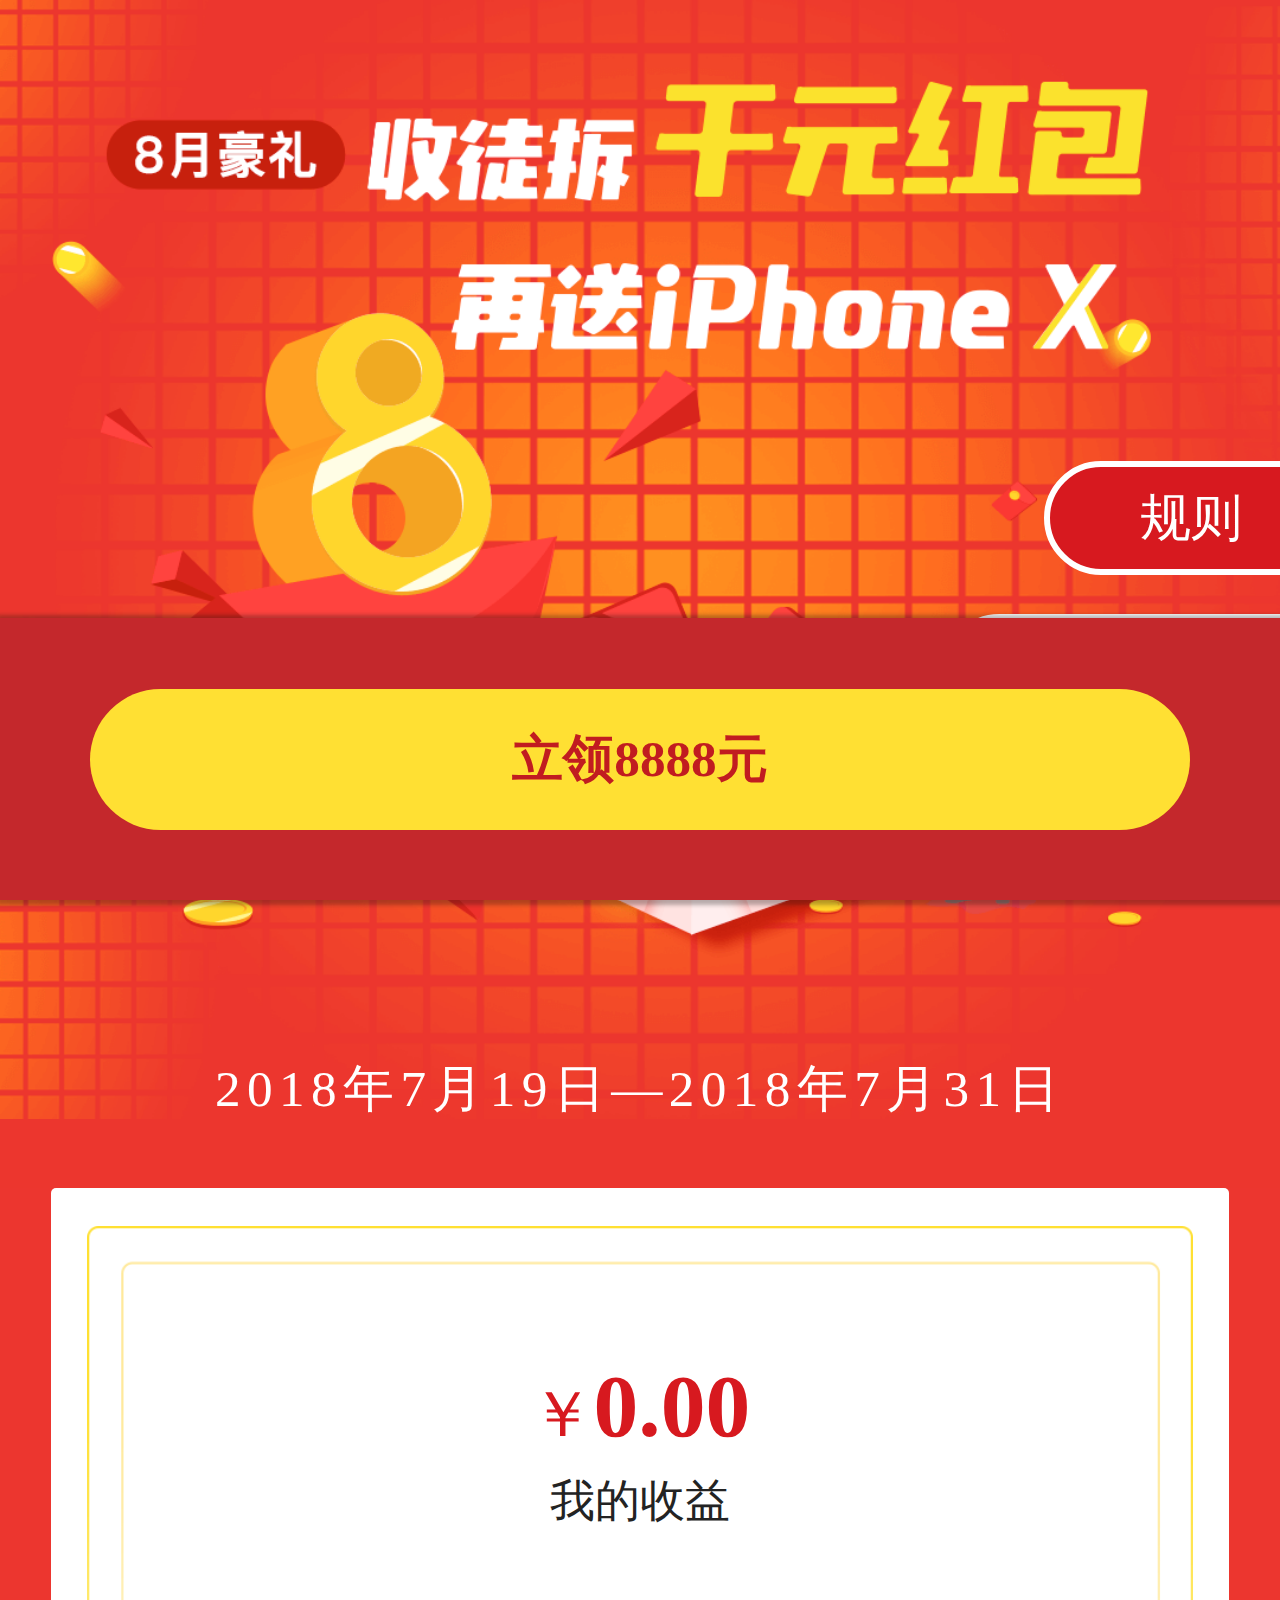
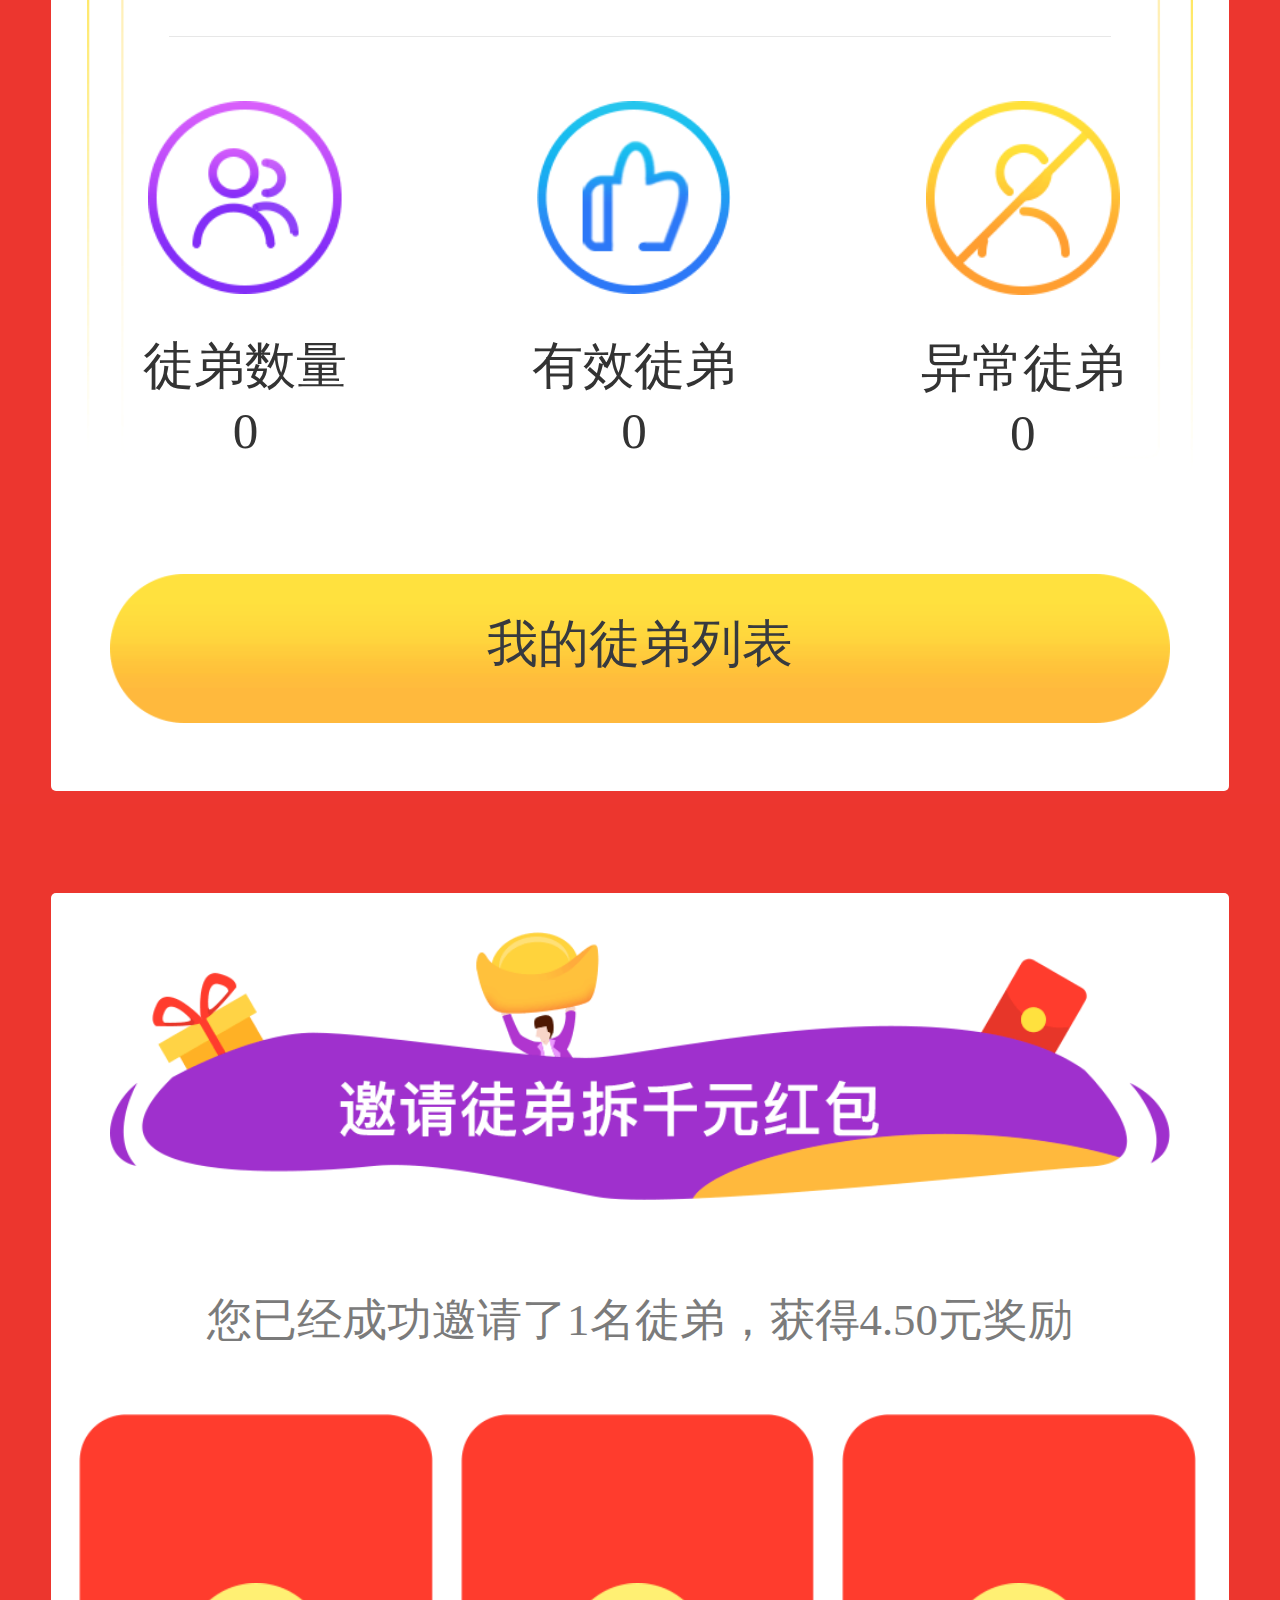
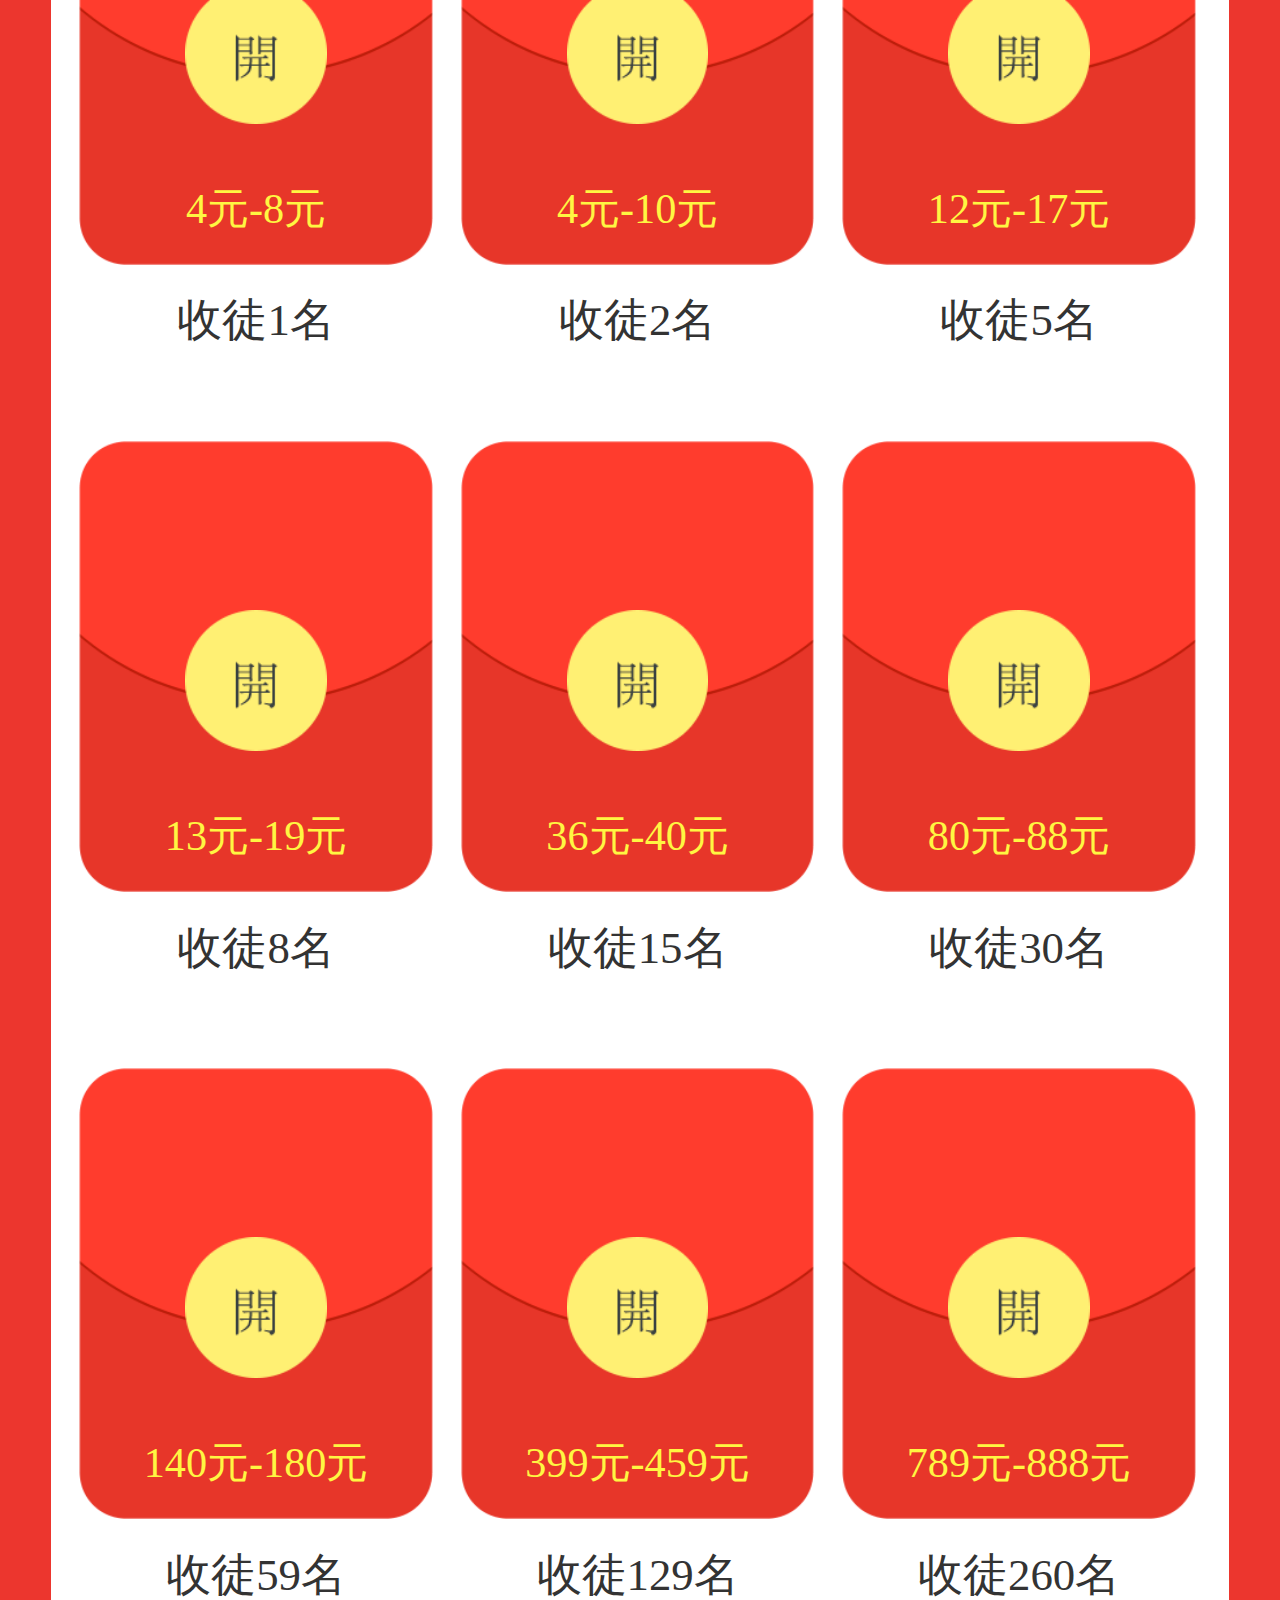
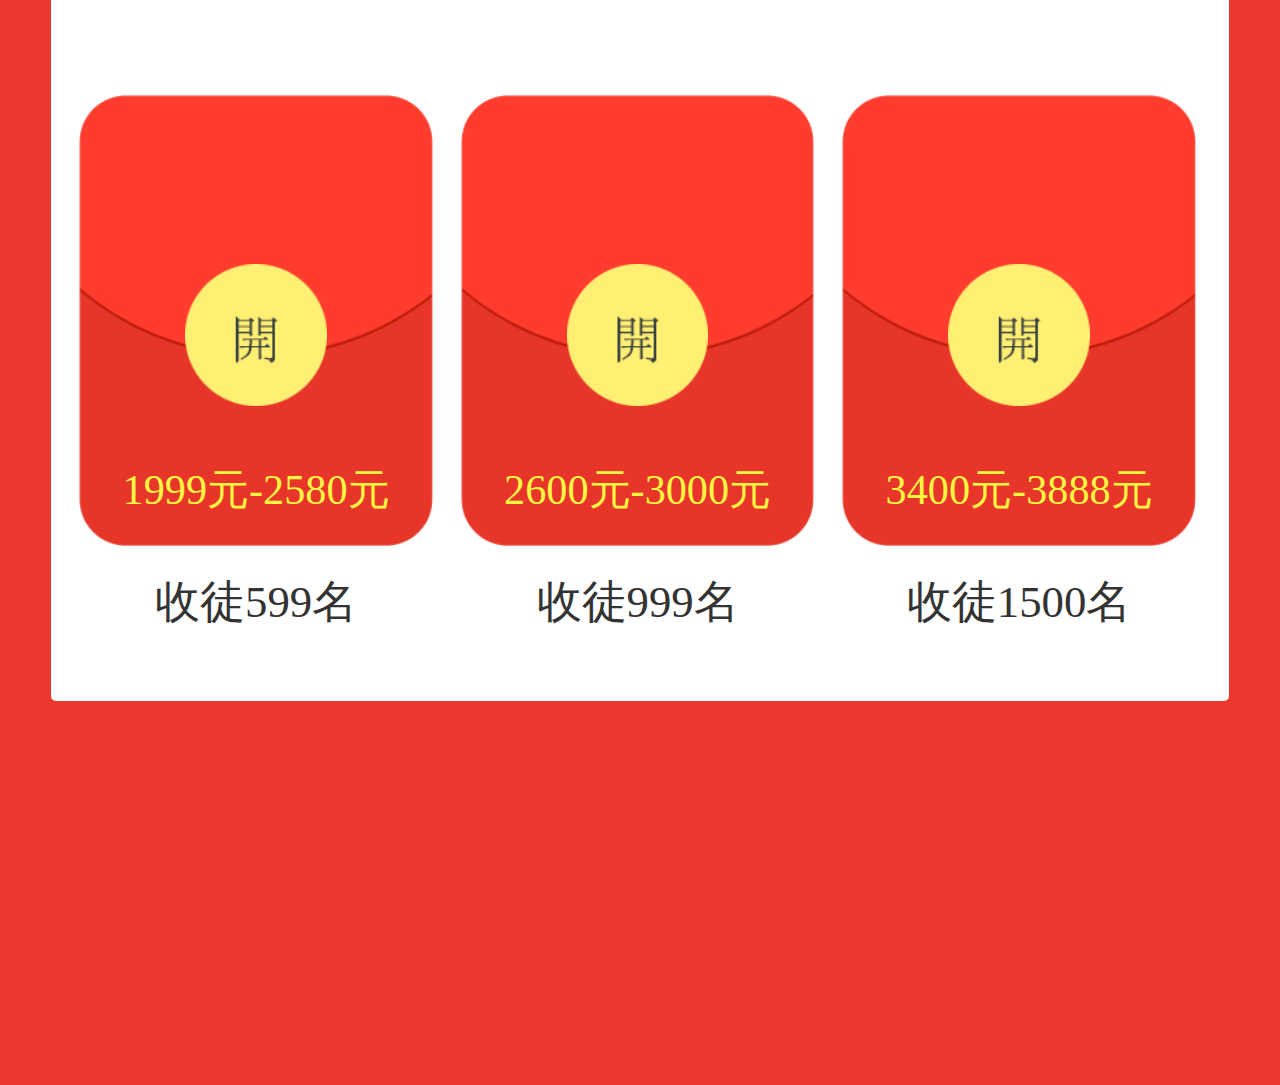
==== 724active/index.html @ c17330ce "新增抽奖大厅和81活动测试" ====
<!DOCTYPE html PUBLIC "-//W3C//DTD XHTML 1.0 Transitional//EN" "http://www.w3.org/TR/xhtml1/DTD/xhtml1-transitional.dtd">
<html xmlns="http://www.w3.org/1999/xhtml">
<head>
<meta http-equiv="Content-Type" content="text/html; charset=utf-8" />
<meta http-equiv="X-UA-Compatible" content="IE=edge">
<meta name="viewport" content="width=device-width, user-scalable=no, initial-scale=1.0, maximum-scale=1.0, minimum-scale=1.0" />
<title>活动</title>

<link href="css/style.css" rel="stylesheet" type="text/css">

<script type="text/javascript" src="js/jquery-1.10.2.js"></script>
<script type="text/javascript" src="js/awardRotate.js"></script>
<script type="text/javascript" src="js/index.js"></script>
<script>
var _hmt = _hmt || [];
(function() {
  var hm = document.createElement("script");
  hm.src = "https://hm.baidu.com/hm.js?3ec9d0208432d4b2ed8c07718a618996";
  var s = document.getElementsByTagName("script")[0]; 
  s.parentNode.insertBefore(hm, s);
})();
</script>
</head>
<body>
	<!-- 首页 -->
	<div class="home_page">
		<div class="top_banner">
			<img src="images/default_bg.png"/>
		</div>
		<!-- 悬浮按钮 -->
		<div class="xuan_btn xuan_rules">规则<!-- <a href=".rules">规则</a> --></div>
		<div class="xuan_btn xuan_rank">邀请总榜<img src="images/normal_turn_in_icon.png"/></div>
		<!-- 724时间 -->
		<div class="Active_time">2018年7月19日—2018年7月31日</div>
		<!-- 奖励弹窗 -->
		<div class="alert_money">
			<img src="images/reward_push_window_tip.png" alt="reward_push_window_tip" />
			<div class="alert_money_font">获得<span>XXXX</span>元</div>
		</div>

		<!-- 702 我的徒弟 -->
		<div class="tuDi">
			<div class="new_tudi">
				<img class="new_tudi_pic" src="images/data_line_bg.png">
				<div class="new_tudi_title">
					<div class="new_t_t_middle"><font>￥</font><span>0.00</span></div>
					<div class="new_t_t_bottom">我的收益</div>
				</div>
				<div class="new_title_icon">
					<div class="new_title_left">
						<img src="images/default_pupil_icon.png">
						<div class="new_t_l_font">
							<font>徒弟数量</font><br/>
							<span>0</span>
						</div>
					</div>

					<div class="new_title_right">
						<img src="images/default_effect_pupil_icon.png">
						<div class="new_t_l_font">
							<font>有效徒弟</font><br/>
							<span>0</span>
						</div>
					</div>

					<div class="new_title_middle">
						<img src="images/default_fail_pupil_icon.png">
						<div class="new_t_l_font">
							<font>异常徒弟</font><br/>
							<span>0</span>
						</div>
					</div>
				</div>
				<div class="new_tudi_Btn">
					<img src="images/defatult_invite_btn.png" alt="defatult_invite_btn"/>
					<span>我的徒弟列表</span>
				</div>
			</div>
		</div>
		<!-- 排行 -->
		<div class="rank_bg">
			<div class="rank">
				<div class="new_rank_title">
					<img src="images/title_line_left.png">
					<span>排行榜</span>
					<img src="images/title_line_left.png">
				</div>
				<!-- <div class="rank_borad">
					<img src="images/board_img.png"/>
				</div> -->
				<div class="rank_list rank_one rank_list1">
					<div class="rank_pic">
						<img src="images/default_quesiton_icon.png"/>
					</div>
					<div class="rank_name"></div>
					<div class="rank_gift">***</div>
				</div>

				<div class="rank_list rank_two rank_list2">
					<div class="rank_pic">
						<img src="images/default_quesiton_icon.png"/>
					</div>
					<div class="rank_name"></div>
					<div class="rank_gift">***</div>
				</div>
				
				<div class="rank_list rank_three rank_list3">
					<div class="rank_pic">
						<img src="images/default_quesiton_icon.png"/>
					</div>
					<div class="rank_name"></div>
					<div class="rank_gift">***</div>
				</div>
			</div>
			<!-- 上榜 -->
			<div class="go_rank">
				<span>查看排行榜</span>
			</div>
		</div>

		<!-- 阶段奖励 -->
		<div class="award">
			<div class="award_pic">
				<img src="images/invite_puiple_tilte.png" alt="invite_puiple_tilte"/>
			</div>
			<div class="award_font">您已经成功邀请了<span>1</span>名徒弟，获得<font>4.50</font>元奖励</div>
			<div class="award_red">
				<img class="award_red_pic" src="images/default_redbag_img.png" alt="default_redbag_img"/>
				<img class="award_red_pointer" src="images/default_redbag_open_btn.png" alt="default_redbag_open_btn"/>
				<div class="award_red_qian">+<span>0</span>元</div>
				<div class="award_red_money">4元-8元</div>
				<div class="award_red_font">收徒<span>1</span>名</div>
			</div>
			<div class="award_red">
				<img class="award_red_pic" src="images/default_redbag_img.png" alt="default_redbag_img"/>
				<img class="award_red_pointer" src="images/default_redbag_open_btn.png" alt="default_redbag_open_btn"/>
				<div class="award_red_qian">+<span>0</span>元</div>
				<div class="award_red_money">4元-10元</div>
				<div class="award_red_font">收徒<span>2</span>名</div>
			</div>
			<div class="award_red">
				<img class="award_red_pic" src="images/default_redbag_img.png" alt="default_redbag_img"/>
				<img class="award_red_pointer" src="images/default_redbag_open_btn.png" alt="default_redbag_open_btn"/>
				<div class="award_red_qian">+<span>0</span>元</div>
				<div class="award_red_money">12元-17元</div>
				<div class="award_red_font">收徒<span>5</span>名</div>
			</div>
			<div class="award_red">
				<img class="award_red_pic" src="images/default_redbag_img.png" alt="default_redbag_img"/>
				<img class="award_red_pointer" src="images/default_redbag_open_btn.png" alt="default_redbag_open_btn"/>
				<div class="award_red_qian">+<span>0</span>元</div>
				<div class="award_red_money">13元-19元</div>
				<div class="award_red_font">收徒<span>8</span>名</div>
			</div>
			<div class="award_red">
				<img class="award_red_pic" src="images/default_redbag_img.png" alt="default_redbag_img"/>
				<img class="award_red_pointer" src="images/default_redbag_open_btn.png" alt="default_redbag_open_btn"/>
				<div class="award_red_qian">+<span>0</span>元</div>
				<div class="award_red_money">36元-40元</div>
				<div class="award_red_font">收徒<span>15</span>名</div>
			</div>
			<div class="award_red">
				<img class="award_red_pic" src="images/default_redbag_img.png" alt="default_redbag_img"/>
				<img class="award_red_pointer" src="images/default_redbag_open_btn.png" alt="default_redbag_open_btn"/>
				<div class="award_red_qian">+<span>0</span>元</div>
				<div class="award_red_money">80元-88元</div>
				<div class="award_red_font">收徒<span>30</span>名</div>
			</div>
			<div class="award_red">
				<img class="award_red_pic" src="images/default_redbag_img.png" alt="default_redbag_img"/>
				<img class="award_red_pointer" src="images/default_redbag_open_btn.png" alt="default_redbag_open_btn"/>
				<div class="award_red_qian">+<span>0</span>元</div>
				<div class="award_red_money">140元-180元</div>
				<div class="award_red_font">收徒<span>59</span>名</div>
			</div>
			<div class="award_red">
				<img class="award_red_pic" src="images/default_redbag_img.png" alt="default_redbag_img"/>
				<img class="award_red_pointer" src="images/default_redbag_open_btn.png" alt="default_redbag_open_btn"/>
				<div class="award_red_qian">+<span>0</span>元</div>
				<div class="award_red_money">399元-459元</div>
				<div class="award_red_font">收徒<span>129</span>名</div>
			</div>
			<div class="award_red">
				<img class="award_red_pic" src="images/default_redbag_img.png" alt="default_redbag_img"/>
				<img class="award_red_pointer" src="images/default_redbag_open_btn.png" alt="default_redbag_open_btn"/>
				<div class="award_red_qian">+<span>0</span>元</div>
				<div class="award_red_money">789元-888元</div>
				<div class="award_red_font">收徒<span>260</span>名</div>
			</div>
			<div class="award_red">
				<img class="award_red_pic" src="images/default_redbag_img.png" alt="default_redbag_img"/>
				<img class="award_red_pointer" src="images/default_redbag_open_btn.png" alt="default_redbag_open_btn"/>
				<div class="award_red_qian">+<span>0</span>元</div>
				<div class="award_red_money">1999元-2580元</div>
				<div class="award_red_font">收徒<span>599</span>名</div>
			</div>
			<div class="award_red">
				<img class="award_red_pic" src="images/default_redbag_img.png" alt="default_redbag_img"/>
				<img class="award_red_pointer" src="images/default_redbag_open_btn.png" alt="default_redbag_open_btn"/>
				<div class="award_red_qian">+<span>0</span>元</div>
				<div class="award_red_money">2600元-3000元</div>
				<div class="award_red_font">收徒<span>999</span>名</div>
			</div>
			<div class="award_red">
				<img class="award_red_pic" src="images/default_redbag_img.png" alt="default_redbag_img"/>
				<img class="award_red_pointer" src="images/default_redbag_open_btn.png" alt="default_redbag_open_btn"/>
				<div class="award_red_qian">+<span>0</span>元</div>
				<div class="award_red_money">3400元-3888元</div>
				<div class="award_red_font">收徒<span>1500</span>名</div>
			</div>
			

		</div>

		<!-- 活动规则 -->
		<div class="rules_bg">
			<div class="rules">
				<img src="images/rules.png"/>
				<ul class="rules_ul">
					<!-- <li>1. 活动时间：7.18 18:00 — 7.31 16:00</li> -->
					<li>1. 奖励发放时间：奖励发放延迟一小时</li>
					<li>2. 阶梯奖励<br/>活动期间内，邀请的有效徒弟达指定人数，即获得阶梯现金奖励，最高可额外获得<span>8888元</span>。</li>
					<li>3. 排名奖励<br/>对活动中邀请有效徒弟排名前三名者；<span>奖iPhone X、苹果笔记电脑、雅玛智能电动车</span>。</li>
					<li>4. 有效徒弟<br/>活动期内，邀请的正常徒弟给您贡献120金币<span>5次</span>以上；即视为<span>有效徒弟</span>。<br/>注：徒弟阅读文章获得400金币，即给您贡献120金币一次。</li>
					<li>5. 奖励发放:<br/>审核完成即实时发放，阶梯奖励在上一阶梯的基础上发放，达到第一个阶梯奖励4.5元，达到第二个阶梯再奖励5.5元，总共一起为10元;达到第三个阶梯再奖励5元，总共为15元，以此类推。</li>
					<!-- <li class="rules_specil">郑重声明:为保证活动的公平性，对于存在违规收徒（违规收徒包含但不限于以下行为：一个手机注册登录多个账号、虚拟号、徒弟无后续行为或行为异常等）行为的用户，平台将取消其参加活动的资格，并扣除所有奖励，请遵守平台规则，正常邀请收徒。本活动最终解释权归悦头条所有。</li> -->
					<li>6.奖励查询：<br/>活动奖励可至APP【我的】——>【收入明细】查看；</li>
					<li>7.作弊说明:<br/>为保证活动的公平性，对于存在违规收徒<b>（违规收徒包含但不限于以下行为：一个手机注册登录多个账号、虚拟号、徒弟无后续行为或行为异常等）</b>行为的用户，平台有权利取消其参加活动的资格，扣除奖励，同时异常徒弟将不再纳入有效徒弟奖励范围内，请遵守平台规则，正常邀请收徒。本活动最终解释权归悦头条所有。</li>
				</ul>
			</div>
		</div>
		<!-- <div class="add_block">
			<img src="images/list_bottom_img.png"/>
		</div> -->
		<div class="display_block"></div>
		<!-- 底部btn -->
		<div class="footer">
			<!-- <div class="footer_btn footer_left">幸运大抽奖</div> -->
			<a class="lafite_phone" href="function://callapp?f=test&title=高温福利，狂赚8888元&description=0门槛，邀请有效即奖励，最高赚8888元。1元可提现，你来下载提现试试！&image=http://hbhunter.oss-cn-qingdao.aliyuncs.com/yuetoutiao/Material/zd_51.png&link=http://url.cn/5UTcSl0&callback=shareDone"><div class="footer_btn footer_right">立领8888元</div></a>
		</div>
	</div>

	<!-- 邀请总榜 -->
	<div class="rank_page">
		<div class="rank_page_banner">
			<img src="images/list_bg.png" width="100%"/>
		</div>
		<div class="xuan_btn xuan_home"><img src="images/normal_return_icon.png"/>活动首页</div>
		<div class="rank_page_png">
			<img src="images/list_board_img.png" width="100%"/>
		</div>
		<div class="rank_page_main">
			<div class="rank_page_main_font">有效徒弟排行榜，每小时更新一次<br>活动结束后，前三名可以获得丰富奖励</div>
			<div class="rank_page_now">
				您当前排名:<span>0</span>, 距离前一名差<font>0</font>人
			</div>
			<div class="rank_page_three">
				<div class="rank_page_lists rank_page_lists1">
					<div class="r_page_list_num r_page_num1">
						<img src="images/title_flag_1.png" alt="flag1"/>
					</div>
					<div class="rank_content">
						<div class="rank_content_pic">
							<img src="images/reward_flag_1.png" alt="icon1"/>
						</div>
						<div class="rank_content_font">
							<div class="r_c_font_pic">
								<img class="r_c_font_header" src="images/default_list_header_icon.png" alt="头像"/>
								<img class="r_c_font_icon" src="images/reward_header_1.png"/>
							</div>
							<div class="r_c_font_name">***</div>
							<span>|</span>
							<div class="r_c_font_num">***</div>
						</div>
					</div>
				</div>

				<div class="rank_page_lists rank_page_lists2">
					<div class="r_page_list_num r_page_num2">
						<img src="images/title_flag_2.png" alt="flag2"/>
					</div>
					<div class="rank_content">
						<div class="rank_content_pic">
							<img src="images/reward_flag_2.png" alt="icon1"/>
						</div>
						<div class="rank_content_font">
							<div class="r_c_font_pic">
								<img class="r_c_font_header" src="images/default_list_header_icon.png" alt="头像"/>
								<img class="r_c_font_icon" src="images/reward_header_2.png"/>
							</div>
							<div class="r_c_font_name">***</div>
							<span>|</span>
							<div class="r_c_font_num">***</div>
						</div>
					</div>
				</div>

				<div class="rank_page_lists rank_page_lists3">
					<div class="r_page_list_num r_page_num3">
						<img src="images/title_flag_3.png" alt="flag3"/>
					</div>
					<div class="rank_content">
						<div class="rank_content_pic">
							<img src="images/reward_flag_3.png" alt="icon1"/>
						</div>
						<div class="rank_content_font">
							<div class="r_c_font_pic">
								<img class="r_c_font_header" src="images/default_list_header_icon.png" alt="头像"/>
								<img class="r_c_font_icon" src="images/reward_header_3.png"/>
							</div>
							<div class="r_c_font_name">***</div>
							<span>|</span>
							<div class="r_c_font_num">***</div>
						</div>
					</div>
				</div>
			</div>
			<div class="r_page_table">
				<table cellspacing="0">
					<tr class="r_page_t1">
						<td>排名</td>
						<td>昵称</td>
						<td>有效徒弟</td>
					</tr>
					<tr class="r_false"></tr>
				</table>
			</div>
		</div>
		<div class="display_block"></div>
		<!-- 底部btn -->
		<div class="footer">
			<!-- <div class="footer_btn footer_left">幸运大抽奖</div> -->
			<a class="lafite_phone" href="function://callapp?f=test&title=高温福利，狂赚8888元&description=0门槛，邀请有效即奖励，最高赚8888元。1元可提现，你来下载提现试试！&image=http://hbhunter.oss-cn-qingdao.aliyuncs.com/yuetoutiao/Material/zd_51.png&link=http://url.cn/5UTcSl0&callback=shareDone"><div class="footer_btn footer_right">立领8888元</div></a>
		</div>
	</div>

	<!-- 收徒总榜 -->
	<div class="tudi_all">
		<div class="tudi_all_banner">
			<img src="images/tudi_bg.png"/>
		</div>
		<div class="xuan_btn xuan_home">返回首页</div>
		<div class="tudi_content">
			<div class="tudi_bg"></div>
			<div class="tudi_con_table">
				<table>
					<tr class="tudi_con_tab_tr">
						<td>徒弟昵称</td>
						<td>邀请时间</td>
						<td>徒弟状态</td>
					</tr>
					<tr class="tudi_false"></tr>
				</table>
			</div>
			<div class="table_page">
				<div class="table_page_left">上一页</div>
				<div class="table_page_middle">
					<span>0</span>/<font>0</font>
				</div>
				<div class="table_page_right">下一页</div>
			</div>
		</div>
		<div class="r_page_invite">
			<div class="active_all_top">
				<img src="images/title_phone_icon.png" alt="active_icon"/><span>手把手教您快速收徒</span>
			</div>
			<img class="invite_skill" src="images/process_img.png" alt="invite_skill"/>
			<div class="invite_skill_font">
				<div>点击下面按钮<br>分享给好友</div>
				<div>好友打开链接<br>并下载APP</div>
				<div>好友登录阅读<br>您获得红包</div>
			</div>
			<!-- <div class="special_notice">
				<div>特别说明：新徒弟需要在新设备上注册（之前未登录过悦头条的手机） + 有效阅读文章5篇才可以获得奖励</div>
			</div> -->
			<a class="lafite_phone" href="function://callapp?f=test&title=高温福利，狂赚8888元&description=又到账了！一起看新闻，最高赚28888元，1元可提现，你来下载提现试试！&image=http://hbhunter.oss-cn-qingdao.aliyuncs.com/yuetoutiao/Material/shera_wx_icon.png&link=http://url.cn/5UTcSl0&callback=shareDone">分享收徒</a>
		</div>
	</div>

	<!-- 规则页面(724活动新增) -->
	<div class="rules_page">
		<div class="xuan_btn xuan_home">返回首页</div>
		<div class="rules_top">
			<img src="images/default_rule_bg.png" alt="default_rule_bg"/>
		</div>
		<div class="rules_con">
			<div class="rules_con_title">活动规则</div>
			<ul>
				<li>
					<div class="rules_list_title">1.红包奖励</div>
					<div class="rules_list_con">活动期间，邀请的有效徒弟达指定人数，即可拆一个红包，累计收徒越多，红包金额越大。</div>
					<table cellspacing="0">
						<tr class="rules_tr">
							<td>有效徒弟/个</td>
							<td>单个红包金额/元</td>
						</tr>
						<tr>
							<td>第1个</td>
							<td>4-8元</td>
						</tr>
						<tr>
							<td>第2个</td>
							<td>4-10元</td>
						</tr>
						<tr>
							<td>第5个</td>
							<td>12-17元</td>
						</tr>
						<tr>
							<td>第8个</td>
							<td>13-19元</td>
						</tr>
						<tr>
							<td>第15个</td>
							<td>36-40元</td>
						</tr>
						<tr>
							<td>第30个</td>
							<td>80-88元</td>
						</tr>
						<tr>
							<td>第59个</td>
							<td>140-180元</td>
						</tr>
						<tr>
							<td>第129个</td>
							<td>399-459元</td>
						</tr>
						<tr>
							<td>第260个</td>
							<td>789-888元</td>
						</tr>
						<tr>
							<td>第599个</td>
							<td>1999-2580元</td>
						</tr>
						<tr>
							<td>第999个</td>
							<td>2600-3000元</td>
						</tr>
						<tr>
							<td style="border: none;">第1500个</td>
							<td style="border: none;">3400-3800元</td>
						</tr>
					</table>
				</li>
				<li>
					<div class="rules_list_title">2.排行榜奖励</div>
					<div class="rules_list_con">活动期间，对活动中邀请<span>有效徒弟</span>排名前三名者；<span>奖iPhoneX、苹果笔记本电脑、扫地机器人</span>。</div>
				</li>
				<li>
					<div class="rules_list_title">3.有效徒弟</div>
					<div class="rules_list_con">活动期间，邀请的正常徒弟获得阅读奖励<span>5次以上</span>；即视为有效徒弟。</div>
				</li>
				<li>
					<div class="rules_list_title">4.奖励发放</div>
					<div class="rules_list_con">领取的红包，以金币形式实时发放，可至APP页面【我的】—>【收入明细】查看；若红包不拆开，则奖励无法领取，同时过期后不予补发，请在活动期内及时领取。</div>
				</li>
				<li style="border: none;">
					<div class="rules_list_con">为保证活动的公平性，对于存在违规收徒<span>（违规收徒行为包含但不限于以下描述：一个手机注册登录多个账号、虚拟号、收大量异常徒弟、徒弟无后续行为或行为异常等）</span>行为的用户，平台有权利取消其参加活动的资格，扣除奖励，同时异常徒弟将不再纳入有效徒弟奖励范围内；请遵守平台规则，正常邀请收徒。本活动最终解释权归悦头条所有。</div>
				</li>
			</ul>
		</div>
		
		<!-- <div class="display_block"></div> -->
		<!-- 底部btn -->
		<!-- <div class="footer">
			<a class="lafite_phone" href="function://callapp?f=test&title=高温福利，狂赚8888元&description=0门槛，邀请有效即奖励，最高赚8888元。1元可提现，你来下载提现试试！&image=http://hbhunter.oss-cn-qingdao.aliyuncs.com/yuetoutiao/Material/zd_51.png&link=http://url.cn/5UTcSl0&callback=shareDone"><div class="footer_btn footer_right">立领8888元</div></a>
		</div> -->
	</div>
</body>
</html>
---- 724active/css/style.css ----
﻿body,ul,ol,li,p,h1,h2,h3,h4,h5,h6,form,fieldset,table,td,img,div{margin:0;padding:0;border:0;}
body{color:#333; font-size:12px;font-family:"Microsoft YaHei"}
ul,ol{list-style-type:none;}
select,input,img,select{vertical-align:middle;}
input{ font-size:12px;}
a{ text-decoration:none; color:#000;}
a:hover{color:#c00; text-decoration:none;}
.clear{clear:both;}

/* 大转盘样式 */
.banner{display:block;width:80%;margin-left:auto;margin-right:auto;margin-bottom: 20px;}
.banner .turnplate{display:block;width:100%;position:relative;}
.banner .turnplate canvas.item{width:100%;}
.banner .turnplate img.pointer{
	position: absolute;
	width: 26.5%;
    height: 29.5%;
    left: 37.6%;
    top: 30%;
}

/* 首页 */
.home_page {
	width: 100%;
	background: #EC362E;
}
		.top_banner img {
			width: 100%;
		}
	/*悬浮按钮*/
	.xuan_btn {
		z-index: 88;
		position: fixed;
		right: -4.5vw;
		top: 36vw;
		width: 22vw;
		height: 8vw;
		background: #D7191F;
		border: .5vw solid white;
		text-align: center;
		color: white;
		line-height: 8vw;
		border-radius: 90px;
		font-size: 4vw;
	}
	.xuan_tudi,.xuan_rank {
		top: 48vw;
		width: 30vw;
	}
	.xuan_home {
		width: 30vw;
		left: -5vw;
		top: 15vw;
	}
		.xuan_rules a {
			color: white;
		}
		.xuan_btn img {
			width: 8%;
			margin-left: 5%;
		}
		.xuan_home img {
			margin-right: 5%;
		}
	
	.Active_time {
		position: relative;
		top: -5vw;
		color: white;
		font-size: 4vw;
		letter-spacing: .5vw;
		text-align: center;
	}
	/* 徒弟 */
	.tudi {
		z-index: 15;
		position: relative;
		width: 90%;
		height: 35vw;
		background: white;
		border-radius: 15px;
		margin: 3.5vw auto;
		margin-top: -5vw;
	}
			.tudi_icon {
				float: left;
				width: 30%;
				margin-left: 2%;
				margin-top: 3%;
			}
				.tudi_icon img {
					width: 55%;
					margin: auto;
					margin-left: 27.5%;
				}
				.tudi_icon span {
					margin-top: 15%;
					display: block;
					text-align: center;
					font-size: 4vw;
					text-indent: 3vw;
				}
				.tudi_num {
					margin-top: 10%;
					text-align: center;
					font-size: 4vw;
					text-indent: 3vw;
				}
		.tudi_study {
			position: absolute;
			width: 100%;
			height: 30%;
			top: 70%;
			color: white;
			text-align: center;
			background: #24641B;
			line-height: 60%;
			border-radius: 0 0 10px 10px;
		}
			.tudi_study img {
				width: 3%;
				margin-top: 3.4%;
				margin-left: 33%;
			}
			.tudi_study span {
				position: absolute;
				display: inline-block;
				font-size: 4vw;
				top: 42%;
				left: 2%;
				right: 0;
				letter-spacing: .5vw;
			}
	/*702新徒弟*/
	.tuDi {
		width: 100%;
		height: 95vw;
		background: #EC362F;
	}
		.new_tudi {
			position: relative;
			width: 92%;
			height: 94vw;
			margin-left: 4%;
			background: white;
			border-radius: 5px;
		}
			.new_tudi_pic {
				position: absolute;
				width: 94%;
				left: 3%;
				top: 3vw;
			}
			.new_tudi_title {
				width: 80%;
				height: 35vw;
				margin-left: 10%;
				border-bottom: 1px solid #E7E7E7; 
			}
				.new_t_t_top {
					position: relative;
					width: 100%;
					height: 8vw;
					top: 13vw;
					background: #EC362E;
					border-radius: 90px;
					text-align: center;
					color: white;
					line-height: 8vw;
					font-size: 3.5vw;
				}
				.new_t_t_middle {
					position: relative;
					width: 100%;
					top: 13vw;
					color: #D7191F;
					text-align: center;
				}
					.new_t_t_middle font {
						font-size: 5vw;
					}
					.new_t_t_middle span {
						font-size: 7vw;
						font-weight: bold;
					}
				.new_t_t_bottom {
					position: relative;
					width: 100%;
					top: 14vw;
					color: #232323;
					font-size: 3.5vw;
					text-align: center;
				}
			.new_title_icon {
				width: 100%;
				height: 39vw;
			}
				.new_title_left,.new_title_right,.new_title_middle {
					float: left;
					width: 33%;
					height: 100%;
					text-align: center;
				}
				.new_title_left img,.new_title_right img,.new_title_middle img {
					width: 50%;
					margin-top: 5vw;
				}
				.new_t_l_font {
					margin-top: 3vw;
					font-size: 4vw; 
				}
			.new_tudi_Btn {
				position: relative;
				width: 100%;
				top: 3vw;
				color: #373A3F;
			}
				.new_tudi_Btn img {
					width: 90%;
					margin-left: 5%;
				}
				.new_tudi_Btn span {
					position: absolute;
					width: 70%;
					left: 0;
					right: 0;
					top: 0;
					bottom: 0;
					margin: auto;
					text-align: center;
					line-height: 11vw;
					font-size: 4vw;
				}
	.rank_bg {
		background: #BB1419;
		padding: 6vw 0;
		display: none;
	}
	.rank {
		z-index: 10;
		position: relative;
		width: 92%;
		height: 45vw;
		margin-right: 4%;
	}
		.new_rank_title {
			width: 100%;
			text-align: center;
			font-size: 4vw;
			color: white;
			margin-left: 4%;
		}
			.new_rank_title img {
				width: 6%;
			}
			.new_rank_title span {
				margin: 0 2vw;
			}
		.rank_borad {
			position: absolute;
			width: 120%;
			right: -4%;
			bottom: -1.7vw;
		}
			.rank_borad img {
				width: 100%;
			}
		.rank_list {
			position: absolute;
			bottom: 0;
			float: left;
			width: 25%;
			border-radius: 5%;
			background: white;
		}
		.rank_one {
			/*height:55.5%;*/
			left: 8%;
			background: url(../images/reward_card_img_1.png)no-repeat;
			background-size: 100%; 
		}
		.rank_two {
			/*height: 51.5%;*/
			left: 42%;
			/*width: 28%;*/
			background: url(../images/reward_card_img_2.png)no-repeat;
			background-size: 100%; 
		}
		.rank_three {
			/*height: 46.5%;*/
			right: 0%;
			/*width: 25%;*/
			background: url(../images/reward_card_img_3.png)no-repeat;
			background-size: 100%; 
		}
			.rank_list img {
				position: inherit;
				width: 50%;
				top: -16%;
				left: 25%;
			}
			.rank_num {
				position: inherit;
				text-align: center;
				margin-top: -42%;
				width: 100%;
				height: 6vw;
				color: white;
				font-size: 3.7vw;
			}
			.rank_one .rank_num {
				margin-top: -48%;
			}
			.rank_pic {
				margin-top: 70%;
				text-align: center;
			}
				.rank_pic img {
					width: 35%;
					border-radius: 50%;
				}
			.rank_gift {
				width: 80%;
				margin-left: 10%;
				margin-top: 5%;
				color: black;
				font-size: 4vw;
				text-overflow:ellipsis;
				white-space:nowrap;
				overflow:hidden;
				text-align: center;
			}
	.go_rank {
		width: 90%;
		margin: auto;
		margin-top: 8.5%;
		height: 12vw;
		border-radius: 90px;
		background: #FFCA14;
		color: black;
		text-align: center;
		font-size: 4vw;
		line-height: 12vw;
	}
		.go_rank span {
			margin-left: 4%;
			letter-spacing: .5vw;
		}
		.go_rank img {
			width: 3%;
			margin-left: 3.5%;
		}
	.award {
		position: relative;
		width: 92%;
		height: 235vw;
		margin: auto;
		margin-top: 7vw;
		background: white;
		border-radius: 5px;
		margin-bottom: 8vw;
	}
		.award_pic {
			width: 100%;
			padding-top: 3vw;
		}
			.award_pic img {
				width: 90%;
				margin-left: 5%;
			}
		.award_font {
			color: #7B7B7B;
			font-size: 3.5vw;
			text-align: center;
			margin-top: 7vw;
		}
		.award_red_qian {
			position: absolute;
			width: 100%;
			text-align: center;
			top: 24%;
			font-size: 4vw;
			color: #B91A06;
		}
		.award_red {
			float: left;
			position: relative;
			margin-left: 2.4%;
			margin-top: 5vw;
			width: 30%;
			height: 44vw;
			/*background: #9F30CD;*/
		}
			.award_red_qian {
				display: none;
			}
			.award_red_pic {
				width: 100%;
			}
			.award_red_pointer {
				position: absolute;
				top: 30%;
				left: 30%;
				width: 40%;
			}
			.award_red_money {
				position: absolute;
				top: 65%;
				width: 100%;
				color: #FFF642;
				font-size: 3.3vw;
				text-align: center;
			}
			.award_red_font {
				font-size: 3.5vw;
				text-align: center;
				margin-top: 2vw;
			}
			/*弹窗金额*/
			.alert_money {
				z-index: 99;
				position: fixed;
				width: 100%;
				height: 50%;
				left: 0;
				right: 0;
				top: 0;
				bottom: 0;
				margin: auto;
				animation: action_translateY .5s linear;
				display: none;
			}
				.alert_money img {
					width: 60%;
					margin-left: 17%;
				}
				.alert_money_font {
					position: absolute;
					top: 45vw;
					width: 100%;
					text-align: center;
					font-size: 5vw;
					color: #FDF11C;
					font-weight: bold;
				}
	.rules_bg {
		padding: 5vw 0;
		background: #BB1419;
		margin-top: 10vw;
		display: none;
	}
	.rules {
		width: 90%;
		margin: auto;
		/*margin-top: 15vw;*/
	}
		.rules img {
			width: 100%;
		}
		.rules_ul {
			margin-top: 7%;
			color: #FDFBFB;
			font-size: 3.7vw;
		}
		.rules_ul li {
			/*margin-top: 3vw;*/
			line-height: 6vw;
		}
			.rules_ul li span {
				color: #FFC407;
			}
		.rules_specil {
			margin-top: 5vw;
			color: #FAD532;
		}
	.add_block {
		width: 100%;
		background: #407b37;
	}
		.add_block img {
			width: 100%;
		}
	.display_block {
		height: 22vw;
		width: 100%;
		background: #EC362E;
	}
	/* 底部btn */
	.footer {
		z-index: 97;
		position: fixed;
		bottom: 0;
		width: 100%;
		height: 22vw;
		box-shadow: 1px 1px 4px 4px rgba(16,16,16,.3);
		background: #C4282C;
	}
		.footer_btn {
			float: left;
			width: 86%;
			height: 11vw;
			color: #C11C20;
			text-align: center;
			line-height: 11vw;
			margin-left: 7%;
			margin-top: 5.5vw;
			font-size: 4vw;
			font-weight: bold;
			border-radius: 90px;
		}
		.footer_left {
			background: white;
		}
		.footer_right {
			background: #FFE033;
		}
			.footer_right a {
				color: #C11C20;
			}

/* 邀请总榜*/
.rank_page {
	width: 100%;
	background: #EC362E;
	padding-bottom: 5vw;
	display: none;
}
	.rank_page_main {
		position: relative;
		width: 92%;
		margin: auto;
		background: white;
		border-radius: 10px;
		padding-bottom: 5vw;
	}
		.rank_page_main_font {
			color: #999;
			text-align: center;
			font-size: 4vw;
			padding-top: 6vw;
			line-height: 8vw;
		}
		.rank_page_now {
			width: 84%;
			height: 10vw;
			line-height: 10vw;
			background: #EC362E;
			border-radius: 7px;
			text-align: center;
			margin: 5vw auto;
			font-size: 4vw;
			color: white;
		}
		
		.rank_page_three {
			width: 90%;
			margin: auto;
		}
			.rank_page_lists {
				position: relative;
				width: 100%;
				height: 45vw;
				border-bottom: 1px solid #EEEEEE;
			}
				.r_page_list_num {
					position: absolute;
					width: 20%;
					left: -5.5%;
					top: 20%;
				}
					.r_page_list_num img {
						width: 100%;
					}
				.rank_content {
					width: 60%;
					height: 80%;
					margin-left: 20%;
					margin-top: 10%;
				}
					.rank_content_pic img {
						width: 80%;
						margin-left: 10%;
					}
				.rank_content_font {
					width: 100%;
					height: 30%;
					margin-top: 10%;
					line-height: 10vw;
				}
					.rank_content_font div {
						float: left;
						color: #181818;
					}
					.rank_content_font span {
						float: left;
						font-size: 4vw;
						color: #E5EBEE;
						margin-left: 3%;
					}
					.r_c_font_pic {
						position: relative;
						width: 22%;
						height: 100%;
						text-align: center;
						border-radius: 50%;
					}
						.r_c_font_pic .r_c_font_header {
							border-radius: 50%;
						}
						.r_c_font_pic .r_c_font_icon {
							position: absolute;
							width: 50%;
							top: 5%;
							left: -25%;
						}
						.r_c_font_pic img {
							width: 100%;
						}
					.r_c_font_name {
						width: 40%;
						height: 100%;
						text-overflow: ellipsis;
					    white-space: nowrap;
					    overflow: hidden;
					    text-align: center;
						/*background: blue;*/
						font-size: 3.7vw;
						margin-left: 2%;
					}
					.r_c_font_num {
						width: 27%;
						height: 100%;
						/*background: red;*/
						margin-left: 2%;
						font-size: 3.7vw;
						text-align: right;
					}

		.r_page_table {
			width: 90%;
			margin: auto;
			margin-top: 2vw;
		}
			.r_page_table table {
				width: 100%;
				text-align: center;
				font-size: 4vw;
			}
				.r_page_table table tr {
					width: 100%;
					height: 13vw;
					
				}
					.r_page_table table tr td {
						width: 33%;
						border-bottom: 1px solid #EEEEEE;
					}
					.r_page_table table .r_page_t1 td {
						border-bottom: 1px solid transparent;
					}

	.r_page_invite {
		width: 93%;
		height: 50vw;
		background: white;
		border-radius: 7px;
		margin-left: 3%;
		margin-top: 10vw;
	}
		.r_page_invite ul {
			width: 90%;
			margin: auto;
			font-size: 3.7vw;
			padding-top: 5vw;
			line-height: 6vw;
		}
			.r_page_invite ul li {
				margin-top: 3vw;
			}
				.r_page_invite ul li span {
					color: #646464;
				}
				.r_page_invite ul li a {
					color: #FF9B5D;
				}

	/*徒弟总榜*/
	/*.tudi_all {
		position: relative;
		width: 100%;
		background: #416DDD;
		padding-bottom: 5vw;
		display: none;
	}
			.tudi_all_banner img {
				width: 100%;
			}
		.tudi_content {
			width: 92.95%;
			margin-left: 3%;
			background: white;
			margin-top: -5vw;
			border-radius: 0 0 7px 7px;
			padding-bottom: 5vw;	
		}
			.tudi_con_table {
				width: 90%;
			    margin: auto;
			    padding-top: 7vw;
			}
				.tudi_con_table table {
					width: 100%;
					text-align: center;
					font-size: 3.7vw;
				}
					.tudi_con_table table tr {
						width: 100%;
						height: 13vw;
					}
					.tudi_con_table table .tudi_con_tab_tr {
						font-size: 4vw;
						font-weight: bold;
					}
						.tudi_con_table table tr td {
							width: 33%;
							border-bottom: 1px solid #EEEEEE;
						}
						.tudi_con_table table .tudi_con_tab_tr td {
							border-bottom: 1px solid transparent;
						}
			.table_page {
				height: 10vw;
				width: 90%;
				margin: auto;
				margin-top: 8vw;
				color: #939393;
				font-size: 4vw;
				line-height: 10vw;
				text-align: center;
			}
				.table_page_left,.table_page_middle,.table_page_right {
					float: left;
					width: 33.333%;
				}
				.table_page_right {
					color: #00A5F4;
				}*/
			/*徒弟总榜*/
	.tudi_all {
		position: relative;
		width: 100%;
		background: #EC362E;
		padding-bottom: 15vw;
		display: none;
	}
			.tudi_all_banner img {
				width: 100%;
			}
		.tudi_content {
			position: relative;
			width: 92%;
			margin-left: 4%;
			background: white;
			margin-top: -4px;
			border-radius: 10px;
			padding-bottom: 5vw;	
		}
			.tudi_bg {
				z-index: 10;
				position: absolute;
				top: 0;
				width: 100%;
				height: 17vw;
				border-radius: 10px 10px 0 0;
				background: #D7191F;
			}
			.tudi_con_table {
				z-index: 29;
				position: relative;
				width: 100%;
			    /*padding-top: 3vw;*/
			    color: #5B1D00;
			}
				.tudi_con_table table {
					width: 100%;
					text-align: center;
					font-size: 3.7vw;
				}
					.tudi_con_table table tr {
						width: 100%;
						height: 16vw;
					}
					.tudi_con_table table .tudi_false {
						height: 5vw;
					}
					.tudi_con_table table .tudi_con_tab_tr {
						font-size: 4vw;
						font-weight: bold;
						color: white;
					}
						.tudi_con_table table tr td {
							width: 33%;
							border-bottom: 1px solid #ffe6d0;
						}
						.tudi_con_table table .tudi_con_tab_tr td {
							border-bottom: 1px solid transparent;
						}
						.table_momeys {
							color: #FD4811;
						}
			.table_page {
				height: 10vw;
				width: 90%;
				margin: auto;
				margin-top: 3vw;
				color: #939393;
				font-size: 4vw;
				line-height: 10vw;
				text-align: center;
			}
				.table_page_left,.table_page_middle,.table_page_right {
					float: left;
					width: 33.333%;
				}
				.table_color {
					color: #00A5F4;
				}
			.r_page_invite {
				width: 93%;
				height: 76vw;
				background: white;
				border-radius: 7px;
				margin-left: 3%;
				margin-top: 10vw;
			}
				.invite_skill {
					width: 80%;
					margin-left: 10%;
					margin-top: 10vw;
				}
				.invite_skill_font {
					width: 90%;
					height: 10vw;
					margin-left: 5%;
					margin-top: 3vw;
				}
					.invite_skill_font div {
						float: left;
						font-size: 3.7vw;
						text-align: center;
						width: calc( 100% / 3);
						color: #1A5011;
					}
				.special_notice {
					width: 92%;
					height: 26vw;
					margin-left: 4%;
					margin-top: 5vw;
					border-radius: 10px;
					border: 1px solid #ffe6d0;
				}
					.special_notice div {
						color: #8A2200;
						font-size: 3.7vw;
						width: 90%;
						margin-left: 5%;
						margin-top: 5%;
						line-height: 6vw;
					}
					.r_page_invite a {
						display: block;
						width: 80%;
						margin-left: 10%;
						height: 12vw;
						color: #D6151F;
						line-height: 12vw;
						text-align: center;
						border-radius: 90px;
						margin-top: 8vw;
						font-size: 4vw;
						letter-spacing: .5vw;
						background: #FFCA14;
					}
					.active_all_top {
						position: relative;
						width: 100%;
						height: 14vw;
						line-height: 14vw;
						text-align: center;
						background: #D7191F;
						border-radius: 8px 8px 0 0;
					}
						.active_all_top img {
							position: absolute;
							width: 7%;
							top: 24%;
						}
						.active_all_top span {
							font-size: 4.2vw;
							color: white;
							margin-left: 9%;
							font-weight: bold;
							letter-spacing: .2vw;
						}
				/*724新增规则页面*/
				.rules_page {
					background: #EC362F;
					display: none;
				}
					.rules_top {
						width: 100%;
					}
						.rules_top img {
							width: 100%;
						}
					.rules_con {
						position: relative;
						width: 92%;
						margin-left: 4%;
						top: -18vw;
						height: 340vw;
						background: white;
						border-radius: 10px;
					}
						.rules_con_title {
							color: #EB3029;
							font-size: 5vw;
							text-align: center;
							height: 18vw;
							line-height: 18vw;
							border-bottom: 1px solid #E7E7E7;
						}
							.rules_list_title {
								width: 90%;
								margin-left: 5%;
								margin-top: 5vw;
								font-size: 3.7vw;
								font-weight: bold;
							}
							.rules_list_con {
								width: 84%;
								font-size: 3.7vw;
								color: #606060;
								margin: 3vw 0 5vw 0;
								margin-left: 8%;
							}
								.rules_list_con span {
									color: red;
								}
							.rules_con ul li {
								border-bottom: 1px solid #E7E7E7;
							}
							.rules_con table {
								width: 90%;
								margin-left: 5%;
								margin-bottom: 5vw;
								text-align: center;
								background: #FFF1E7;
								border-radius: 10px; 
								overflow: hidden;
								color: #5F6060;
								font-size: 3.7vw;
							}
								.rules_con table tr {
									height: 10vw;
									line-height: 10vw;
								}
								.rules_con .rules_tr {
									background: #FFD1B0;
									color: #333333;
								}
									.rules_con table tr td {
										width: 50%;
										border-bottom: 1px solid #FFDCC3;
									}

	/** 动画 **/
@keyframes action_translateY{  
  0%{transform: scale(.5);opacity: 0;}  
  50%{ transform: scale(.8);opacity: .6;}
  100%{ transform: scale(1);opacity: 1;}   
}
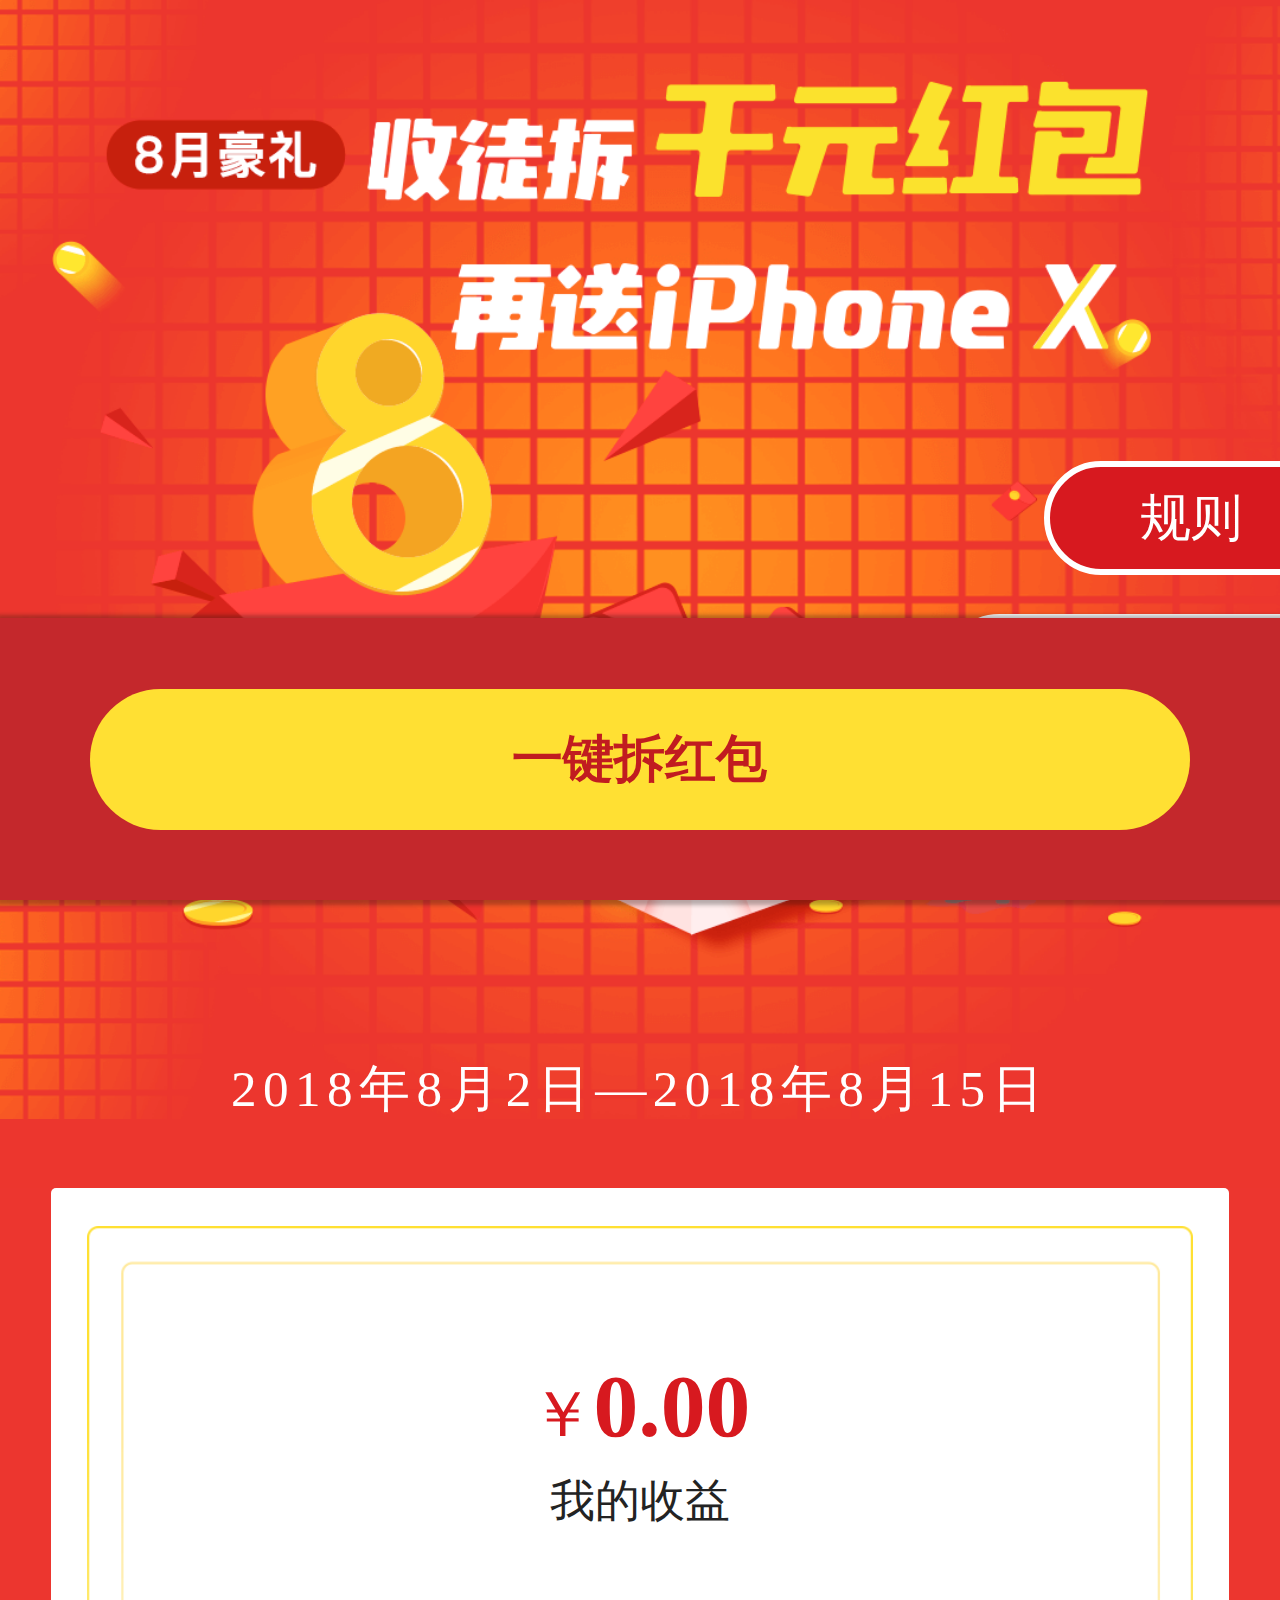
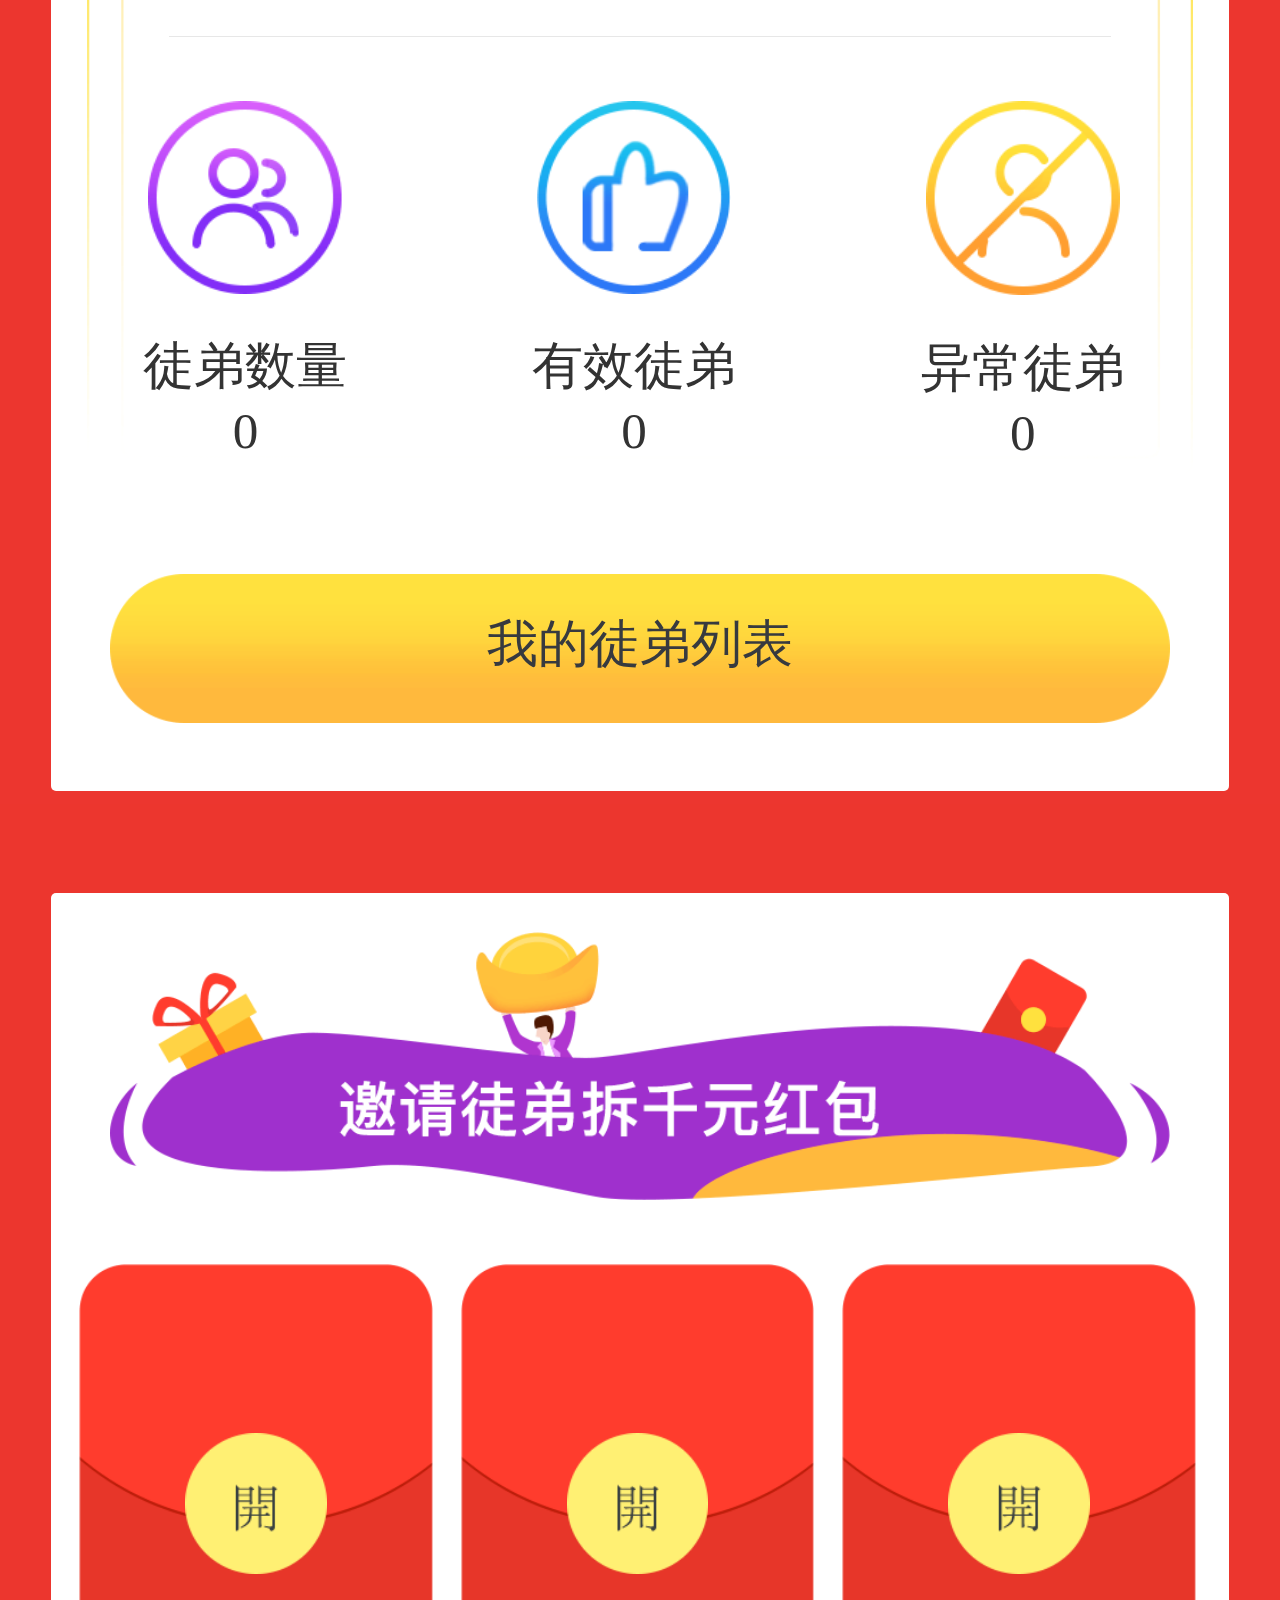
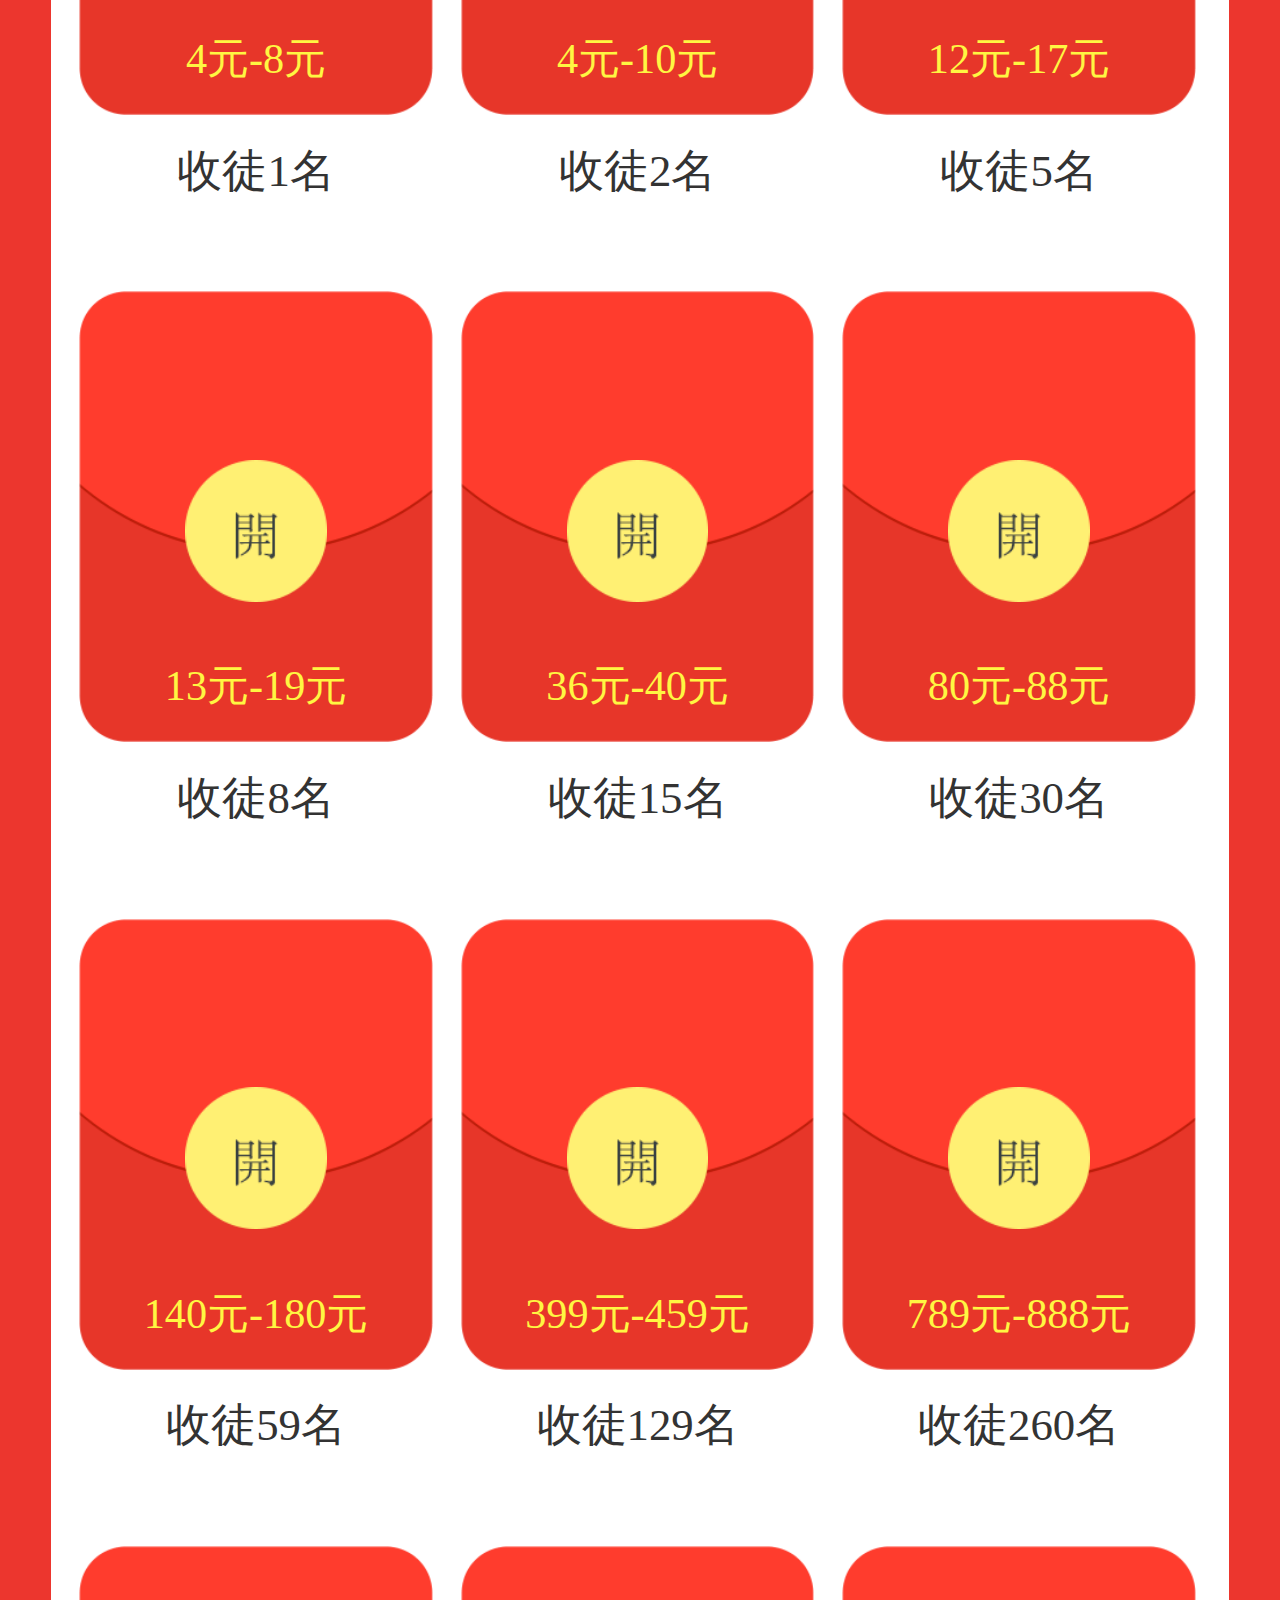
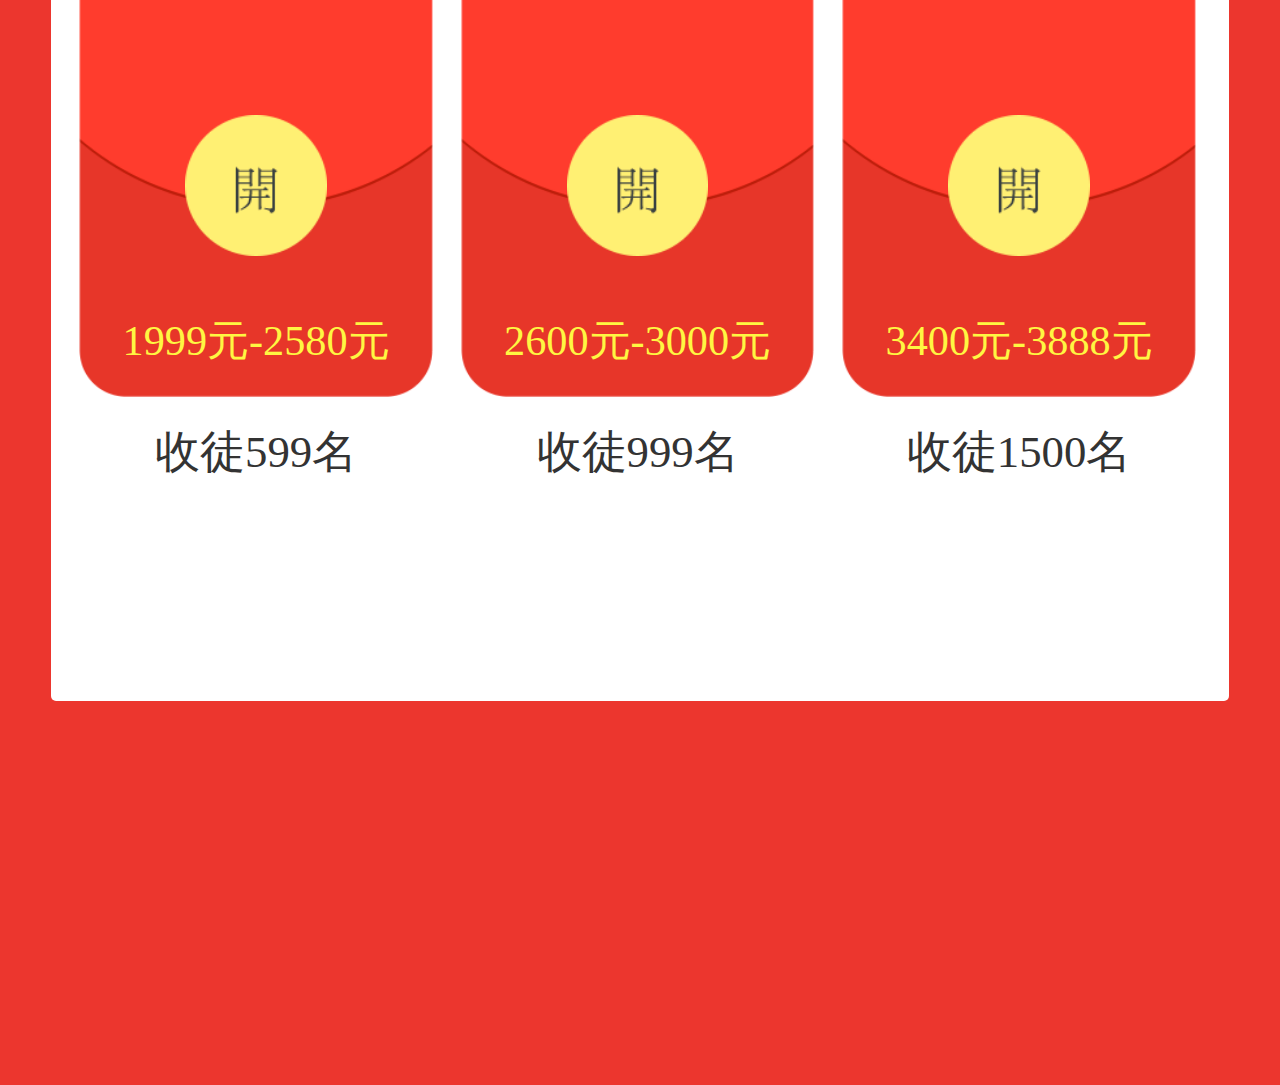
==== commit 0455ef35: "81正式活动" ====
--- a/724active/index.html
+++ b/724active/index.html
@@ -31,7 +31,7 @@
 		<div class="xuan_btn xuan_rules">规则<!-- <a href=".rules">规则</a> --></div>
 		<div class="xuan_btn xuan_rank">邀请总榜<img src="images/normal_turn_in_icon.png"/></div>
 		<!-- 724时间 -->
-		<div class="Active_time">2018年7月19日—2018年7月31日</div>
+		<div class="Active_time">2018年8月2日—2018年8月15日</div>
 		<!-- 奖励弹窗 -->
 		<div class="alert_money">
 			<img src="images/reward_push_window_tip.png" alt="reward_push_window_tip" />
@@ -123,7 +123,7 @@
 			<div class="award_pic">
 				<img src="images/invite_puiple_tilte.png" alt="invite_puiple_tilte"/>
 			</div>
-			<div class="award_font">您已经成功邀请了<span>1</span>名徒弟，获得<font>4.50</font>元奖励</div>
+			<!-- <div class="award_font">您已经成功邀请了<span>1</span>名徒弟，获得<font>4.50</font>元奖励</div> -->
 			<div class="award_red">
 				<img class="award_red_pic" src="images/default_redbag_img.png" alt="default_redbag_img"/>
 				<img class="award_red_pointer" src="images/default_redbag_open_btn.png" alt="default_redbag_open_btn"/>
@@ -236,7 +236,7 @@
 		<!-- 底部btn -->
 		<div class="footer">
 			<!-- <div class="footer_btn footer_left">幸运大抽奖</div> -->
-			<a class="lafite_phone" href="function://callapp?f=test&title=高温福利，狂赚8888元&description=0门槛，邀请有效即奖励，最高赚8888元。1元可提现，你来下载提现试试！&image=http://hbhunter.oss-cn-qingdao.aliyuncs.com/yuetoutiao/Material/zd_51.png&link=http://url.cn/5UTcSl0&callback=shareDone"><div class="footer_btn footer_right">立领8888元</div></a>
+			<a class="lafite_phone" href="function://callapp?f=test&title=高温福利，狂赚8888元&description=0门槛，邀请有效即奖励，最高赚8888元。1元可提现，你来下载提现试试！&image=http://hbhunter.oss-cn-qingdao.aliyuncs.com/yuetoutiao/Material/zd_51.png&link=http://url.cn/5UTcSl0&callback=shareDone"><div class="footer_btn footer_right">一键拆红包</div></a>
 		</div>
 	</div>
 
@@ -330,7 +330,7 @@
 		<!-- 底部btn -->
 		<div class="footer">
 			<!-- <div class="footer_btn footer_left">幸运大抽奖</div> -->
-			<a class="lafite_phone" href="function://callapp?f=test&title=高温福利，狂赚8888元&description=0门槛，邀请有效即奖励，最高赚8888元。1元可提现，你来下载提现试试！&image=http://hbhunter.oss-cn-qingdao.aliyuncs.com/yuetoutiao/Material/zd_51.png&link=http://url.cn/5UTcSl0&callback=shareDone"><div class="footer_btn footer_right">立领8888元</div></a>
+			<a class="lafite_phone" href="function://callapp?f=test&title=高温福利，狂赚8888元&description=0门槛，邀请有效即奖励，最高赚8888元。1元可提现，你来下载提现试试！&image=http://hbhunter.oss-cn-qingdao.aliyuncs.com/yuetoutiao/Material/zd_51.png&link=http://url.cn/5UTcSl0&callback=shareDone"><div class="footer_btn footer_right">一键拆红包</div></a>
 		</div>
 	</div>
 
@@ -465,7 +465,7 @@
 		<!-- <div class="display_block"></div> -->
 		<!-- 底部btn -->
 		<!-- <div class="footer">
-			<a class="lafite_phone" href="function://callapp?f=test&title=高温福利，狂赚8888元&description=0门槛，邀请有效即奖励，最高赚8888元。1元可提现，你来下载提现试试！&image=http://hbhunter.oss-cn-qingdao.aliyuncs.com/yuetoutiao/Material/zd_51.png&link=http://url.cn/5UTcSl0&callback=shareDone"><div class="footer_btn footer_right">立领8888元</div></a>
+			<a class="lafite_phone" href="function://callapp?f=test&title=高温福利，狂赚8888元&description=0门槛，邀请有效即奖励，最高赚8888元。1元可提现，你来下载提现试试！&image=http://hbhunter.oss-cn-qingdao.aliyuncs.com/yuetoutiao/Material/zd_51.png&link=http://url.cn/5UTcSl0&callback=shareDone"><div class="footer_btn footer_right">一键拆红包</div></a>
 		</div> -->
 	</div>
 </body>
